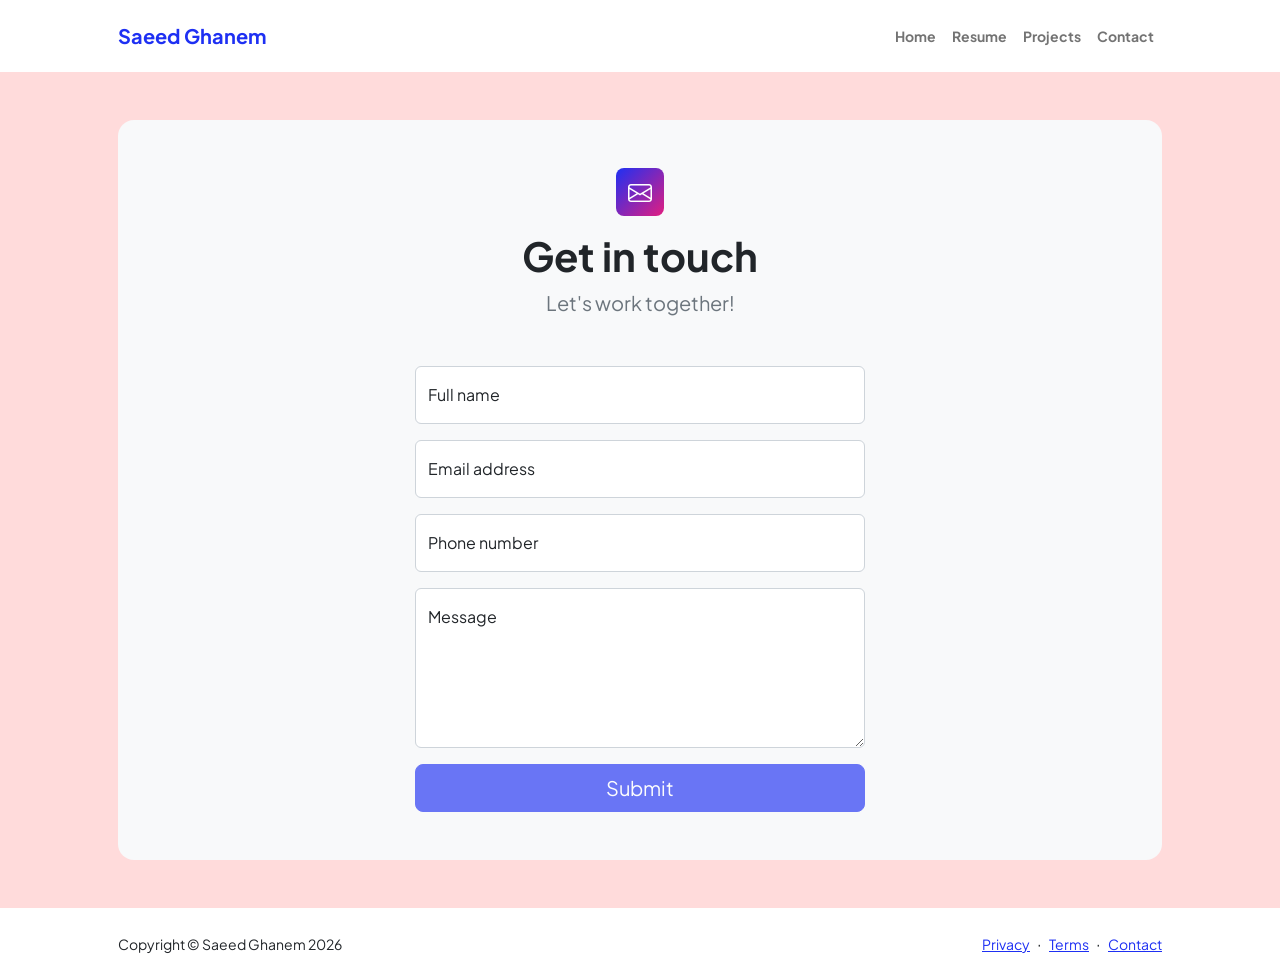
==== contact.html @ c1ab4cf8 "Add EN Personal theme from Start Bootstrap" ====
<!DOCTYPE html>
<html lang="en">
    <head>
        <meta charset="utf-8" />
        <meta name="viewport" content="width=device-width, initial-scale=1, shrink-to-fit=no" />
        <meta name="description" content />
        <meta name="author" content />
        <title>Saeed Ghanem - Contact</title>
        <!-- Favicon-->
        <link rel="icon" type="image/x-icon" href="assets/favicon.ico" />
        <!-- Custom Google font-->
        <link rel="preconnect" href="https://fonts.googleapis.com" />
        <link rel="preconnect" href="https://fonts.gstatic.com" crossorigin />
        <link href="https://fonts.googleapis.com/css2?family=Plus+Jakarta+Sans:wght@100;200;300;400;500;600;700;800;900&amp;display=swap" rel="stylesheet" />
        <!-- Bootstrap icons-->
        <link href="https://cdn.jsdelivr.net/npm/bootstrap-icons@1.8.1/font/bootstrap-icons.css" rel="stylesheet" />
        <!-- Core theme CSS (includes Bootstrap)-->
        <link href="css/styles.css" rel="stylesheet" />
    </head>
    <body class="d-flex flex-column">
        <main class="flex-shrink-0">
            <!-- Navigation-->
            <nav class="navbar navbar-expand-lg navbar-light bg-white py-3">
                <div class="container px-5">
                    <a class="navbar-brand" href="index.html"><span class="fw-bolder text-primary">Saeed Ghanem</span></a>
                    <button class="navbar-toggler" type="button" data-bs-toggle="collapse" data-bs-target="#navbarSupportedContent" aria-controls="navbarSupportedContent" aria-expanded="false" aria-label="Toggle navigation"><span class="navbar-toggler-icon"></span></button>
                    <div class="collapse navbar-collapse" id="navbarSupportedContent">
                        <ul class="navbar-nav ms-auto mb-2 mb-lg-0 small fw-bolder">
                            <li class="nav-item"><a class="nav-link" href="index.html">Home</a></li>
                            <li class="nav-item"><a class="nav-link" href="resume.html">Resume</a></li>
                            <li class="nav-item"><a class="nav-link" href="projects.html">Projects</a></li>
                            <li class="nav-item"><a class="nav-link" href="contact.html">Contact</a></li>
                        </ul>
                    </div>
                </div>
            </nav>
            <!-- Page content-->
            <section class="py-5">
                <div class="container px-5">
                    <!-- Contact form-->
                    <div class="bg-light rounded-4 py-5 px-4 px-md-5">
                        <div class="text-center mb-5">
                            <div class="feature bg-primary bg-gradient-primary-to-secondary text-white rounded-3 mb-3"><i class="bi bi-envelope"></i></div>
                            <h1 class="fw-bolder">Get in touch</h1>
                            <p class="lead fw-normal text-muted mb-0">Let's work together!</p>
                        </div>
                        <div class="row gx-5 justify-content-center">
                            <div class="col-lg-8 col-xl-6">
                                <!-- * * * * * * * * * * * * * * *-->
                                <!-- * * SB Forms Contact Form * *-->
                                <!-- * * * * * * * * * * * * * * *-->
                                <!-- This form is pre-integrated with SB Forms.-->
                                <!-- To make this form functional, sign up at-->
                                <!-- https://startbootstrap.com/solution/contact-forms-->
                                <!-- to get an API token!-->
                                <form id="contactForm" data-sb-form-api-token="API_TOKEN">
                                    <!-- Name input-->
                                    <div class="form-floating mb-3">
                                        <input class="form-control" id="name" type="text" placeholder="Enter your name..." data-sb-validations="required" />
                                        <label for="name">Full name</label>
                                        <div class="invalid-feedback" data-sb-feedback="name:required">A name is required.</div>
                                    </div>
                                    <!-- Email address input-->
                                    <div class="form-floating mb-3">
                                        <input class="form-control" id="email" type="email" placeholder="name@example.com" data-sb-validations="required,email" />
                                        <label for="email">Email address</label>
                                        <div class="invalid-feedback" data-sb-feedback="email:required">An email is required.</div>
                                        <div class="invalid-feedback" data-sb-feedback="email:email">Email is not valid.</div>
                                    </div>
                                    <!-- Phone number input-->
                                    <div class="form-floating mb-3">
                                        <input class="form-control" id="phone" type="tel" placeholder="(123) 456-7890" data-sb-validations="required" />
                                        <label for="phone">Phone number</label>
                                        <div class="invalid-feedback" data-sb-feedback="phone:required">A phone number is required.</div>
                                    </div>
                                    <!-- Message input-->
                                    <div class="form-floating mb-3">
                                        <textarea class="form-control" id="message" type="text" placeholder="Enter your message here..." style="height: 10rem" data-sb-validations="required"></textarea>
                                        <label for="message">Message</label>
                                        <div class="invalid-feedback" data-sb-feedback="message:required">A message is required.</div>
                                    </div>
                                    <!-- Submit success message-->
                                    <!---->
                                    <!-- This is what your users will see when the form-->
                                    <!-- has successfully submitted-->
                                    <div class="d-none" id="submitSuccessMessage">
                                        <div class="text-center mb-3">
                                            <div class="fw-bolder">Form submission unsuccessful!</div>
                                            To contact me, send an email or call me.
                                            <br />
                                            <a href="mailto:Saeed.Ghanem@proton.me">Email me</a>
                                            <span>or</span>
                                            <a href="tel:+967780589108">Call me</a>
                                        </div>
                                    </div>
                                    <!-- Submit error message-->
                                    <!---->
                                    <!-- This is what your users will see when there is-->
                                    <!-- an error submitting the form-->
                                    <div class="d-none" id="submitErrorMessage"><div class="text-center text-danger mb-3">Error sending message!</div></div>
                                    <!-- Submit Button-->
                                    <div class="d-grid"><button class="btn btn-primary btn-lg disabled" id="submitButton" type="submit">Submit</button></div>
                                </form>
                            </div>
                        </div>
                    </div>
                </div>
            </section>
        </main>
        <!-- Footer-->
        <footer class="bg-white py-4 mt-auto">
            <div class="container px-5">
                <div class="row align-items-center justify-content-between flex-column flex-sm-row">
                    <div class="col-auto"><div class="small m-0">Copyright &copy; Saeed Ghanem 2026</div></div>
                    <div class="col-auto">
                        <a class="small" href="#!">Privacy</a>
                        <span class="mx-1">&middot;</span>
                        <a class="small" href="#!">Terms</a>
                        <span class="mx-1">&middot;</span>
                        <a class="small" href="contact.html">Contact</a>
                    </div>
                </div>
            </div>
        </footer>
        <!-- Bootstrap core JS-->
        <script src="https://cdn.jsdelivr.net/npm/bootstrap@5.2.3/dist/js/bootstrap.bundle.min.js"></script>
        <!-- Core theme JS-->
        <script src="js/scripts.js"></script>
        <!-- * * * * * * * * * * * * * * * * * * * * * * * * * * * * * * * * * * * * * * * *-->
        <!-- * *                               SB Forms JS                               * *-->
        <!-- * * Activate your form at https://startbootstrap.com/solution/contact-forms * *-->
        <!-- * * * * * * * * * * * * * * * * * * * * * * * * * * * * * * * * * * * * * * * *-->
        <script src="https://cdn.startbootstrap.com/sb-forms-latest.js"></script>
    </body>
</html>
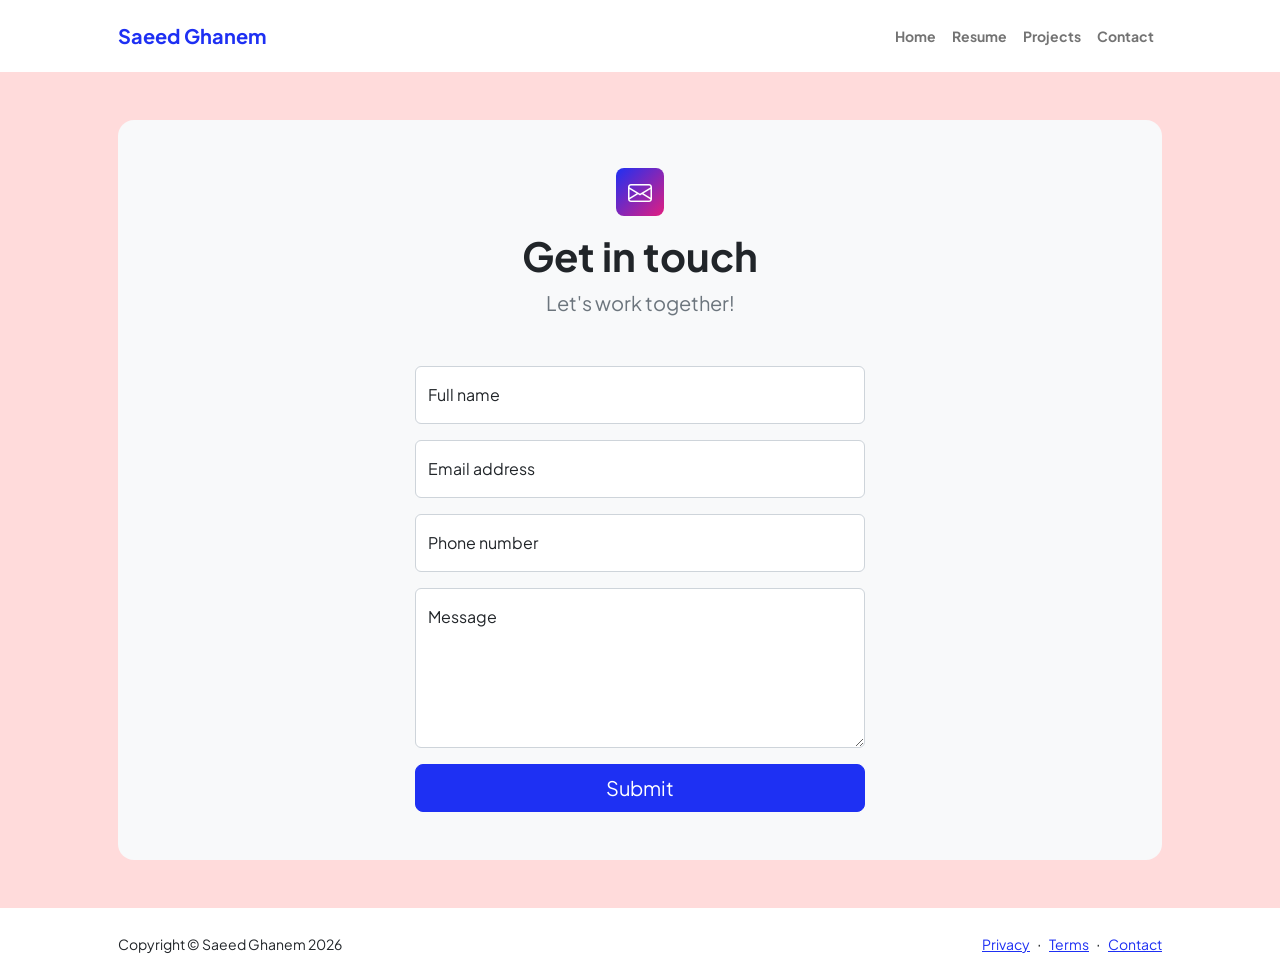
==== commit 90fa4ee1: "Upating contact form" ====
--- a/contact.html
+++ b/contact.html
@@ -12,6 +12,7 @@
         <link rel="preconnect" href="https://fonts.googleapis.com" />
         <link rel="preconnect" href="https://fonts.gstatic.com" crossorigin />
         <link href="https://fonts.googleapis.com/css2?family=Plus+Jakarta+Sans:wght@100;200;300;400;500;600;700;800;900&amp;display=swap" rel="stylesheet" />
+        <link href="https://fonts.googleapis.com/css2?family=Cairo:wght@400;700&family=Tajawal:wght@400;700&display=swap" rel="stylesheet">
         <!-- Bootstrap icons-->
         <link href="https://cdn.jsdelivr.net/npm/bootstrap-icons@1.8.1/font/bootstrap-icons.css" rel="stylesheet" />
         <!-- Core theme CSS (includes Bootstrap)-->
@@ -53,7 +54,7 @@
                                 <!-- To make this form functional, sign up at-->
                                 <!-- https://startbootstrap.com/solution/contact-forms-->
                                 <!-- to get an API token!-->
-                                <form id="contactForm" data-sb-form-api-token="API_TOKEN">
+                                <form action="https://formspree.io/f/xpqooaap" method="POST" id="contactForm">
                                     <!-- Name input-->
                                     <div class="form-floating mb-3">
                                         <input class="form-control" id="name" type="text" placeholder="Enter your name..." data-sb-validations="required" />
@@ -83,23 +84,18 @@
                                     <!---->
                                     <!-- This is what your users will see when the form-->
                                     <!-- has successfully submitted-->
-                                    <div class="d-none" id="submitSuccessMessage">
+                                    <!-- <div class="d-none" id="submitSuccessMessage">
                                         <div class="text-center mb-3">
-                                            <div class="fw-bolder">Form submission unsuccessful!</div>
-                                            To contact me, send an email or call me.
-                                            <br />
-                                            <a href="mailto:Saeed.Ghanem@proton.me">Email me</a>
-                                            <span>or</span>
-                                            <a href="tel:+967780589108">Call me</a>
+                                            <div class="fw-bolder">Form submission successful!</div>
                                         </div>
-                                    </div>
+                                    </div> -->
                                     <!-- Submit error message-->
                                     <!---->
                                     <!-- This is what your users will see when there is-->
                                     <!-- an error submitting the form-->
-                                    <div class="d-none" id="submitErrorMessage"><div class="text-center text-danger mb-3">Error sending message!</div></div>
+                                    <!-- <div class="d-none" id="submitErrorMessage"><div class="text-center text-danger mb-3">Error sending message!</div></div> -->
                                     <!-- Submit Button-->
-                                    <div class="d-grid"><button class="btn btn-primary btn-lg disabled" id="submitButton" type="submit">Submit</button></div>
+                                    <div class="d-grid"><button class="btn btn-primary btn-lg" id="submitButton" type="submit">Submit</button></div>
                                 </form>
                             </div>
                         </div>
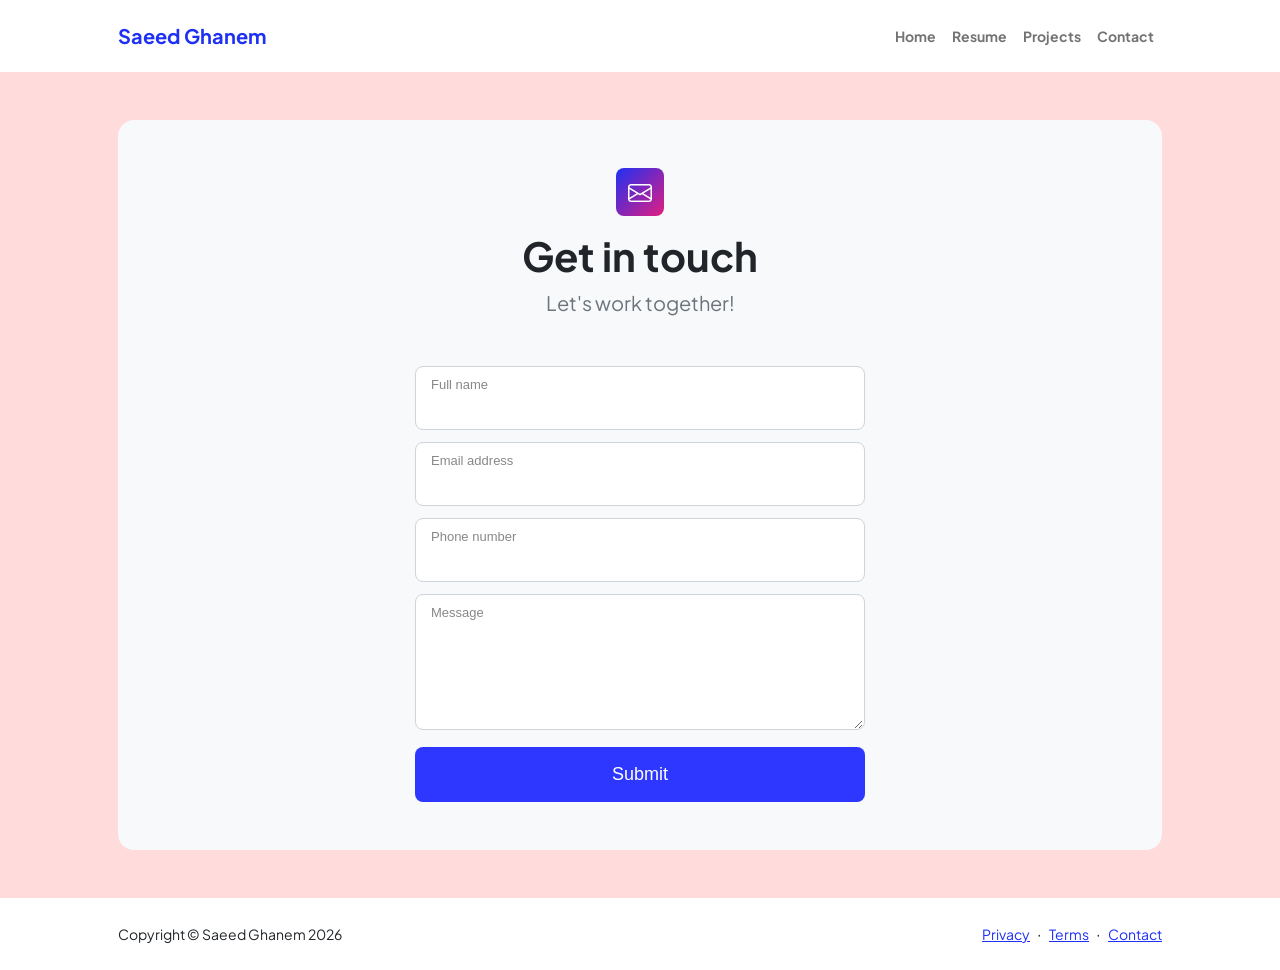
==== commit af9ebf9f: "Upating contact form" ====
--- a/contact.html
+++ b/contact.html
@@ -47,55 +47,28 @@
                         </div>
                         <div class="row gx-5 justify-content-center">
                             <div class="col-lg-8 col-xl-6">
-                                <!-- * * * * * * * * * * * * * * *-->
-                                <!-- * * SB Forms Contact Form * *-->
-                                <!-- * * * * * * * * * * * * * * *-->
-                                <!-- This form is pre-integrated with SB Forms.-->
-                                <!-- To make this form functional, sign up at-->
-                                <!-- https://startbootstrap.com/solution/contact-forms-->
-                                <!-- to get an API token!-->
-                                <form action="https://formspree.io/f/xpqooaap" method="POST" id="contactForm">
-                                    <!-- Name input-->
-                                    <div class="form-floating mb-3">
-                                        <input class="form-control" id="name" type="text" placeholder="Enter your name..." data-sb-validations="required" />
-                                        <label for="name">Full name</label>
-                                        <div class="invalid-feedback" data-sb-feedback="name:required">A name is required.</div>
-                                    </div>
-                                    <!-- Email address input-->
-                                    <div class="form-floating mb-3">
-                                        <input class="form-control" id="email" type="email" placeholder="name@example.com" data-sb-validations="required,email" />
-                                        <label for="email">Email address</label>
-                                        <div class="invalid-feedback" data-sb-feedback="email:required">An email is required.</div>
-                                        <div class="invalid-feedback" data-sb-feedback="email:email">Email is not valid.</div>
-                                    </div>
-                                    <!-- Phone number input-->
-                                    <div class="form-floating mb-3">
-                                        <input class="form-control" id="phone" type="tel" placeholder="(123) 456-7890" data-sb-validations="required" />
-                                        <label for="phone">Phone number</label>
-                                        <div class="invalid-feedback" data-sb-feedback="phone:required">A phone number is required.</div>
-                                    </div>
-                                    <!-- Message input-->
-                                    <div class="form-floating mb-3">
-                                        <textarea class="form-control" id="message" type="text" placeholder="Enter your message here..." style="height: 10rem" data-sb-validations="required"></textarea>
-                                        <label for="message">Message</label>
-                                        <div class="invalid-feedback" data-sb-feedback="message:required">A message is required.</div>
-                                    </div>
-                                    <!-- Submit success message-->
-                                    <!---->
-                                    <!-- This is what your users will see when the form-->
-                                    <!-- has successfully submitted-->
-                                    <!-- <div class="d-none" id="submitSuccessMessage">
-                                        <div class="text-center mb-3">
-                                            <div class="fw-bolder">Form submission successful!</div>
-                                        </div>
-                                    </div> -->
-                                    <!-- Submit error message-->
-                                    <!---->
-                                    <!-- This is what your users will see when there is-->
-                                    <!-- an error submitting the form-->
-                                    <!-- <div class="d-none" id="submitErrorMessage"><div class="text-center text-danger mb-3">Error sending message!</div></div> -->
-                                    <!-- Submit Button-->
-                                    <div class="d-grid"><button class="btn btn-primary btn-lg" id="submitButton" type="submit">Submit</button></div>
+                                <form action="https://formspree.io/f/xpqooaap" method="POST" class="contact-form">
+                                  <div class="input-group">
+                                    <label for="name">Full name</label>
+                                    <input type="text" id="name" name="name">
+                                  </div>
+                              
+                                  <div class="input-group">
+                                    <label for="email">Email address</label>
+                                    <input type="email" id="email" name="email">
+                                  </div>
+                              
+                                  <div class="input-group">
+                                    <label for="phone">Phone number</label>
+                                    <input type="tel" id="phone" name="phone">
+                                  </div>
+                              
+                                  <div class="input-group">
+                                    <label for="message">Message</label>
+                                    <textarea id="message" name="message" rows="4"></textarea>
+                                  </div>
+                              
+                                  <button type="submit" class="submit-btn">Submit</button>
                                 </form>
                             </div>
                         </div>
